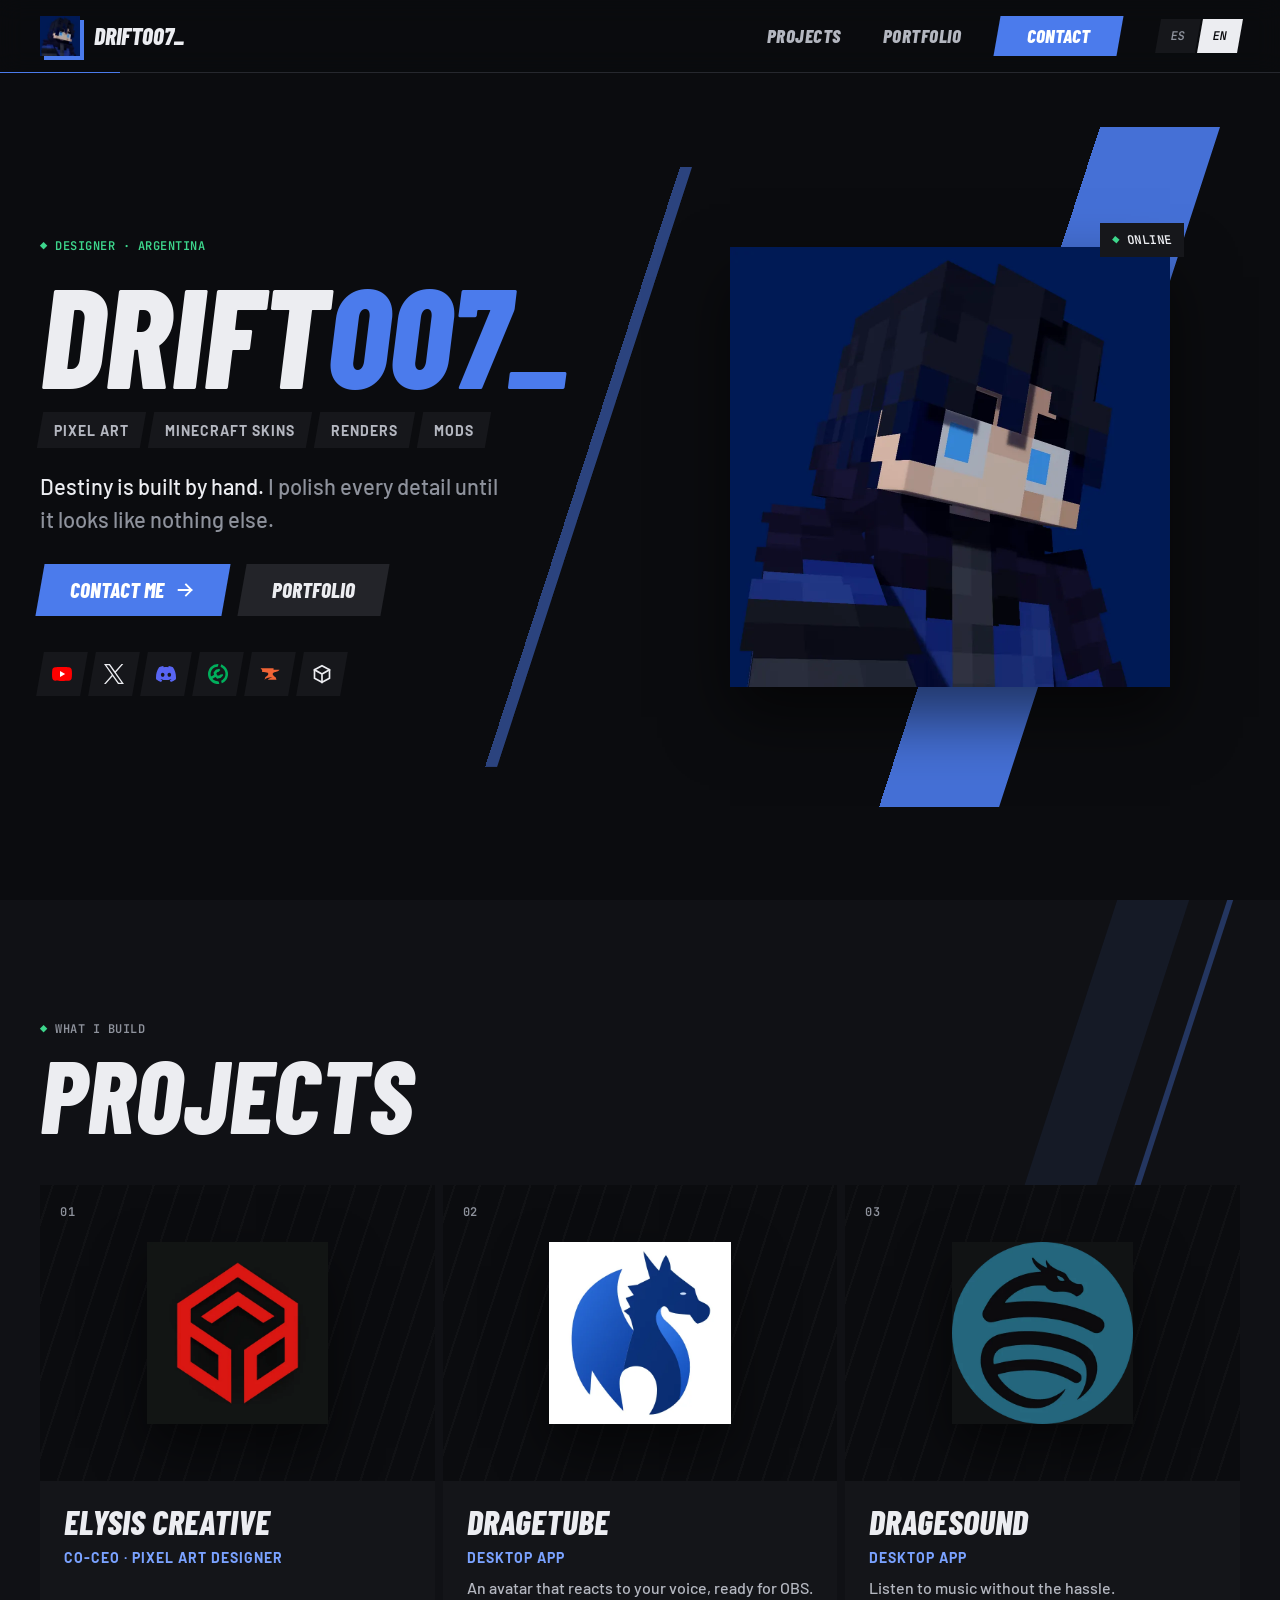
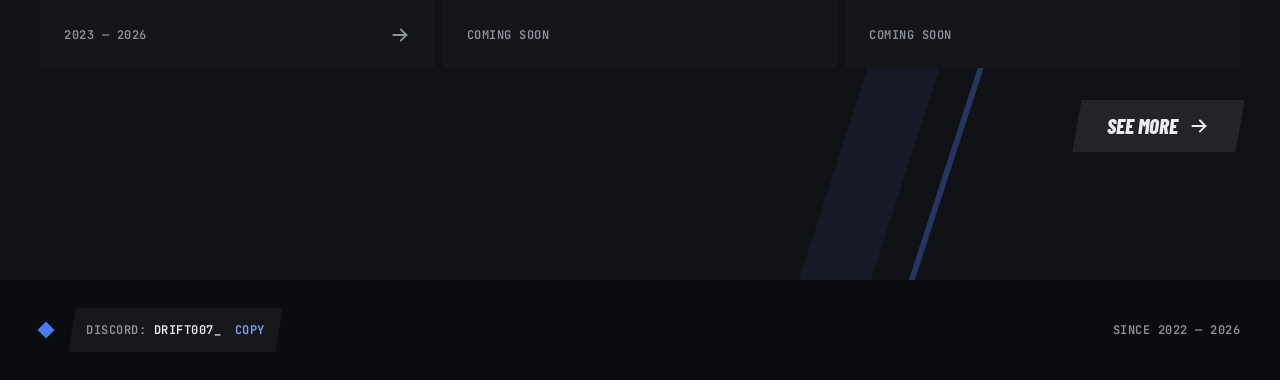
==== index.html @ 5cad5714 "Portafolio Drift007_" ====
<!doctype html>
<html lang="es">
<head>
  <meta charset="utf-8">
  <meta name="viewport" content="width=device-width, initial-scale=1">
  <title>Drift007_</title>
  <meta name="description" content="Portafolio de Drift007_: apps de escritorio, proyectos con IA y skins de Minecraft.">
  <meta name="theme-color" content="#0B0C0F">
  <meta property="og:title" content="Drift007_">
  <meta property="og:description" content="Apps, IA y skins de Minecraft.">
  <meta property="og:image" content="assets/img/perfil.png">
  <link rel="icon" href="assets/img/favicon.png">
  <link rel="preconnect" href="https://fonts.googleapis.com">
  <link rel="preconnect" href="https://fonts.gstatic.com" crossorigin>
  <link rel="preload" as="style" href="https://fonts.googleapis.com/css2?family=Barlow:wght@500;600;700&amp;family=Barlow+Condensed:ital,wght@1,800&amp;family=JetBrains+Mono:wght@600&amp;display=swap">
  <link rel="stylesheet" href="https://fonts.googleapis.com/css2?family=Barlow:wght@500;600;700&amp;family=Barlow+Condensed:ital,wght@1,800&amp;family=JetBrains+Mono:wght@600&amp;display=swap" media="print" onload="this.media='all'">
  <noscript><link rel="stylesheet" href="https://fonts.googleapis.com/css2?family=Barlow:wght@500;600;700&amp;family=Barlow+Condensed:ital,wght@1,800&amp;family=JetBrains+Mono:wght@600&amp;display=swap"></noscript>
  <script>
    // Espera a las fuentes (máx. 1,2 s) antes de mostrar la entrada animada
    (function (d) {
      var h = d.documentElement; h.classList.add('fl');
      var done = function () { h.classList.remove('fl'); };
      setTimeout(done, 1200);
      if (d.fonts && d.fonts.load) Promise.all([
        d.fonts.load('800 italic 1em "Barlow Condensed"'),
        d.fonts.load('500 1em "Barlow"')
      ]).then(done, done);
    })(document);
  </script>
  <link rel="preload" as="image" href="assets/img/perfil.webp" fetchpriority="high">
  <link rel="stylesheet" href="css/style.css">
</head>
<body>
  <a class="skip" href="#contenido">Saltar al contenido</a>

  <header class="topbar" data-topbar>
    <div class="wrap nav">
      <a class="brand" href="index.html" aria-label="Ir al inicio">
        <span class="brand-mark"><img class="brand-img" src="assets/img/perfil-sm.webp" alt="" width="40" height="40"></span>
        <span class="dsp brand-name" data-nombre>Drift007_</span>
      </a>
      <button class="menu-btn" aria-expanded="false" aria-controls="menu" aria-label="Abrir menú">
        <span></span><span></span>
      </button>
      <nav id="menu" class="links" aria-label="Secciones">
        <a href="#proyectos" class="tab"><span>Proyectos</span></a>
        <a href="portafolio.html" class="tab"><span>Portafolio</span></a>
        <a href="contacto.html" class="btn btn--main btn--sm nav-cta"><span>Contacto</span></a>
      </nav>
    </div>
    <div class="topbar-line" aria-hidden="true"></div>
  </header>

  <!-- PORTADA -->
  <section class="hero">

    <div class="wrap hero-grid" id="contenido">
      <div class="hero-text">
        <span class="mono kicker e1"><span class="dot">◆</span> <span data-etiqueta>Creador · Argentina</span></span>
        <h1 class="dsp h1 e2" data-titulo>Drift<span>007_</span></h1>
        <ul class="skills e3" data-habilidades aria-label="Lo que hago"></ul>
        <p class="bio e3"><span data-bio></span> <span class="soft" data-bio-suave></span></p>
        <div class="actions e4">
          <a href="contacto.html" class="btn btn--main"><span>Contactame
            <svg class="ic arr" viewBox="0 0 24 24" aria-hidden="true"><path d="M5 12h14M13 6l6 6-6 6"/></svg></span></a>
          <a href="portafolio.html" class="btn"><span>Portafolio</span></a>
        </div>
        <nav class="socials e4" aria-label="Redes" data-redes></nav>
      </div>

      <div class="hero-visual">
        <div class="stripe stripe--big" aria-hidden="true"></div>
        <div class="stripe stripe--thin" aria-hidden="true"></div>
        <a href="#" class="photo e5" aria-label="Sobre mí">
          <img data-foto src="assets/img/perfil.webp" alt="Foto de perfil de Drift007_" width="440" height="440" fetchpriority="high" decoding="async">
        </a>
        <span class="mono chip e5" data-enlinea><span><span class="dot">◆</span> En línea</span></span>
      </div>
    </div>
  </section>

  <!-- PROYECTOS -->
  <section id="proyectos" class="work">
    <div class="work-stripes" aria-hidden="true"><span></span><span></span></div>
    <div class="wrap">
      <div class="work-head">
        <span class="mono"><span class="dot">◆</span> Lo que construyo</span>
        <h2 class="dsp">Proyectos</h2>
      </div>
      <div class="work-grid" data-proyectos></div>
      <div class="work-more">
        <a href="proyectos.html" class="btn"><span>Ver más
          <svg class="ic arr" viewBox="0 0 24 24" aria-hidden="true"><path d="M5 12h14M13 6l6 6-6 6"/></svg></span></a>
      </div>
    </div>
  </section>

  <footer class="footer">
    <div class="wrap footer-row">
      <span class="diamond" aria-hidden="true"></span>
      <button class="mono copy" type="button" data-discord><span class="copy-in">Discord: <strong data-discord-user>Drift007_</strong> <span class="copy-hint">Copiar</span></span></button>
      <span class="mono stamp" data-trayectoria>Desde 2022 — 2026</span>
    </div>
  </footer>

  <script src="js/i18n.js"></script>
  <script src="data/site.js"></script>
  <script src="js/main.js"></script>
</body>
</html>
---- css/style.css ----
/* ─────────────────────────────────────────────
   Drift007_ · Portafolio — estilo Rift (variante carbón)
   ───────────────────────────────────────────── */
:root {
  --bg-000: #0B0C0F;   /* fondo */
  --bg-100: #101115;   /* franjas de sección */
  --bg-200: #141519;   /* tarjetas */
  --bg-300: #16171B;   /* controles */
  --bg-400: #1A1B20;   /* hover */
  --bg-500: #232429;
  --bg-600: #2C2E35;
  --line:   #26282E;
  --ink-100: #ECEDF1;
  --ink-200: #B4B7C0;
  --ink-300: #8E929C;
  --ink-500: #575B66;  /* decorativo, no para texto */
  --accent: #4B7BEC;   /* color de marca */
  --accent-hover: #5D8BF5;
  --accent-ink: #7AA2FF;
  --pulse: #5B8CFF;
  --success: #3DD68C;
  --ease: cubic-bezier(.2,.9,.3,1.2);
}

* { box-sizing: border-box; }
[hidden] { display: none !important; }

/* Fuentes de respaldo con medidas parecidas: el cambio de fuente no mueve nada */
@font-face { font-family: "Barlow Fallback"; src: local("Arial"); size-adjust: 94%; ascent-override: 100%; descent-override: 20%; line-gap-override: 0%; }
@font-face { font-family: "Barlow Cond Fallback"; src: local("Arial Narrow"), local("Arial"); size-adjust: 88%; ascent-override: 100%; descent-override: 22%; line-gap-override: 0%; }
@font-face { font-family: "Mono Fallback"; src: local("Consolas"), local("Courier New"); size-adjust: 98%; }
/* Mientras cargan las fuentes (máx. 1,2 s), los títulos esperan en vez de saltar */
html.fl .dsp, html.fl .tab, html.fl .btn > span, html.fl .h1 { opacity: 0; }
html .dsp, html .tab, html .btn > span { transition: opacity 180ms; }
html.fl .e1, html.fl .e2, html.fl .e3, html.fl .e4, html.fl .e5, html.fl .stripe { animation-play-state: paused; }

/* Selector de idioma */
.lang { display: flex; gap: 2px; margin-left: 14px; flex: none; }
.lang button { border: 0; cursor: pointer; height: 34px; min-width: 40px; padding: 0 10px; background: var(--bg-300); color: var(--ink-300); font-family: 'JetBrains Mono', "Mono Fallback", monospace; font-weight: 600; font-size: 12px; transform: skew(-10deg); transition: background 100ms, color 100ms; }
.lang button:hover { background: var(--bg-500); color: var(--ink-100); }
.lang button[aria-pressed="true"] { background: var(--ink-100); color: var(--bg-000); }
.lang button:focus-visible { outline: 2px solid var(--pulse); outline-offset: 3px; }
html { scroll-behavior: smooth; }
body {
  margin: 0;
  background: var(--bg-000);
  color: var(--ink-100);
  font: 500 16px/1.5 Barlow, "Barlow Fallback", system-ui, sans-serif;
  overflow-x: hidden;
}
img { display: block; max-width: 100%; }
a { color: var(--accent-ink); }

.dsp { font-family: 'Barlow Condensed', "Barlow Cond Fallback", "Arial Narrow", sans-serif; font-weight: 800; font-style: italic; text-transform: uppercase; }
.mono { font-family: 'JetBrains Mono', "Mono Fallback", monospace; font-weight: 600; font-size: 12px; letter-spacing: .5px; text-transform: uppercase; color: var(--ink-300); }
.wrap { width: 100%; max-width: 1280px; margin: 0 auto; padding: 0 40px; }
.dot { color: var(--success); }

.skip { position: absolute; left: 16px; top: -60px; z-index: 50; background: var(--accent); color: #fff; padding: 10px 16px; font-weight: 700; text-decoration: none; }
.skip:focus { top: 16px; }

:focus-visible { outline: 2px solid var(--pulse); outline-offset: 3px; }

.ic { width: 22px; height: 22px; fill: none; stroke: currentColor; stroke-width: 2; stroke-linecap: square; stroke-linejoin: miter; }

/* ── Botones (inclinados) ── */
.btn {
  display: inline-flex; align-items: center; height: 52px; padding: 0 30px; border: 0;
  transform: skew(-10deg); background: var(--bg-500); color: var(--ink-100); text-decoration: none;
  transition: transform 100ms var(--ease), background 100ms;
}
.btn > span {
  transform: skew(10deg); display: inline-flex; align-items: center; gap: 10px;
  font-family: 'Barlow Condensed', "Barlow Cond Fallback", "Arial Narrow", sans-serif; font-weight: 800; font-style: italic; text-transform: uppercase; font-size: 21px;
}
.btn:hover { background: var(--bg-600); transform: skew(-10deg) translateY(-2px); }
.btn:active { transform: skew(-10deg) scale(.97); }
.btn--main { background: var(--accent); color: #fff; }
.btn--main:hover { background: var(--accent-hover); }
.btn .arr { transition: transform 160ms; }
.btn:hover .arr { transform: translateX(4px); }

/* ── Portada ── */
.hero { position: relative; min-height: calc(100vh - 73px); min-height: calc(100svh - 73px); display: flex; flex-direction: column; }

/* ── Barra superior ── */
.topbar {
  position: sticky; top: 0; z-index: 40;
  background: rgba(11, 12, 15, .72); backdrop-filter: blur(12px); -webkit-backdrop-filter: blur(12px);
  transition: background 160ms;
}
.topbar.is-scrolled { background: rgba(16, 17, 21, .94); }
.topbar-line { height: 1px; background: var(--line); opacity: 0; transition: opacity 160ms; position: relative; overflow: visible; }
.topbar-line::before { content: ""; position: absolute; left: 0; top: 0; height: 1px; width: 120px; background: var(--accent); }
.topbar.is-scrolled .topbar-line { opacity: 1; }
.nav { display: flex; align-items: center; gap: 24px; height: 72px; position: relative; }

.brand { display: flex; align-items: center; gap: 14px; color: var(--ink-100); text-decoration: none; }
.brand-mark { position: relative; width: 40px; height: 40px; flex: none; }
.brand-mark::before { content: ""; position: absolute; inset: 0; transform: translate(4px, 4px); background: var(--accent); transition: transform 160ms var(--ease); }
.brand-img { position: relative; width: 40px; height: 40px; display: block; }
.brand:hover .brand-mark::before { transform: translate(6px, 6px); }
.brand-name { font-size: 24px; line-height: 1; }
.crumb { font-size: 24px; line-height: 1; color: var(--accent-ink); display: inline-flex; gap: 10px; }
.crumb-sep { color: var(--ink-500); }
.brand:focus-visible { outline: 2px solid var(--pulse); outline-offset: 4px; }

.links { display: flex; align-items: center; gap: 6px; margin-left: auto; }
.tab {
  display: inline-flex; align-items: center; height: 40px; padding: 0 18px; transform: skew(-10deg);
  color: var(--ink-200); text-decoration: none; position: relative; transition: background 100ms, color 100ms;
}
.tab > span { transform: skew(10deg); font-family: 'Barlow Condensed', "Barlow Cond Fallback", "Arial Narrow", sans-serif; font-weight: 800; font-style: italic; text-transform: uppercase; font-size: 19px; letter-spacing: .5px; }
.tab::after { content: ""; position: absolute; left: 10px; right: 10px; bottom: 0; height: 3px; background: var(--accent); transform: scaleX(0); transform-origin: left; transition: transform 160ms var(--ease); }
.tab:hover { background: var(--bg-300); color: var(--ink-100); }
.tab:hover::after { transform: scaleX(1); }
.tab--on { background: var(--bg-300); color: var(--ink-100); }
.tab--on::after { transform: scaleX(1); }
.tab:focus-visible { outline: 2px solid var(--pulse); outline-offset: 3px; }
.nav-cta { margin-left: 12px; height: 40px; }
.nav-cta > span { font-size: 19px; }
.nav-cta--on { box-shadow: inset 0 -3px 0 rgba(255,255,255,.55); }
.menu-btn { display: none; }

.hero-grid {
  flex: 1; display: grid; grid-template-columns: 1fr 1fr; gap: 40px;
  align-items: center; position: relative; padding-bottom: 40px;
}
.hero-text { display: flex; flex-direction: column; gap: 22px; position: relative; z-index: 2; }
.kicker { color: var(--success); }
.kicker [data-etiqueta] { color: var(--success); }
.h1 { margin: 0; font-size: clamp(88px, 11vw, 156px); line-height: .8; }
.h1 span { color: var(--accent); }
.bio { margin: 0; font-size: 22px; max-width: 460px; }
.bio .soft { color: var(--ink-300); }
.actions { display: flex; gap: 16px; flex-wrap: wrap; padding-top: 6px; }

.socials { display: flex; gap: 8px; flex-wrap: wrap; padding-top: 14px; }
.soc {
  width: 44px; height: 44px; display: inline-flex; align-items: center; justify-content: center;
  background: var(--bg-300); transform: skew(-10deg); transition: background 100ms, transform 100ms;
}
.soc img { transform: skew(10deg); width: 20px; height: 20px; object-fit: contain; }
.soc:hover { background: var(--bg-500); transform: skew(-10deg) translateY(-2px); }

.hero-visual { position: relative; height: 680px; display: flex; align-items: center; justify-content: center; }
.stripe { position: absolute; left: 50%; background: var(--accent); transform: skew(-18deg); transform-origin: top; animation: wipe 600ms 120ms var(--ease) both; }
.stripe--big { top: 0; bottom: 0; width: 120px; margin-left: 150px; opacity: .9; }
.stripe--thin { top: 40px; bottom: 40px; width: 12px; margin-left: -270px; opacity: .5; }
.photo { position: relative; display: block; width: 440px; height: 440px; overflow: hidden; background: var(--bg-100); box-shadow: 0 30px 60px rgba(0,0,0,.55); }
.photo img { width: 100%; height: 100%; object-fit: cover; transition: transform 240ms var(--ease); }
.photo:hover img { transform: scale(1.025); }
.chip { position: absolute; left: 50%; margin-left: 150px; top: 96px; background: var(--bg-300); color: var(--ink-100); padding: 8px 12px; transform: skew(-10deg); }
.chip > span { display: inline-block; transform: skew(10deg); }

/* ── Habilidades ── */
.skills { list-style: none; margin: 0; padding: 0; display: flex; flex-wrap: wrap; gap: 8px; }
.skills li { background: var(--bg-300); transform: skew(-10deg); padding: 6px 14px; }
.skills li span { display: inline-block; transform: skew(10deg); font-weight: 700; font-size: 14px; letter-spacing: 1px; text-transform: uppercase; color: var(--ink-200); }

/* ── Ahora / proyectos ── */
.projects { background: var(--bg-100); padding: 72px 0; }
.projects-head { display: flex; align-items: baseline; gap: 16px; flex-wrap: wrap; margin-bottom: 28px; }
.projects-head h2 { margin: 0; font-size: 40px; line-height: 1; }
.more { margin-left: auto; text-decoration: none; transition: color 100ms; }
.more:hover { color: var(--ink-100); }
.projects-grid { display: grid; grid-template-columns: 2fr 1fr; gap: 6px; }
.proj {
  display: flex; flex-direction: column; justify-content: space-between; gap: 28px; min-height: 132px; padding: 22px 24px;
  background: var(--bg-200); color: var(--ink-100); text-decoration: none; transition: transform 100ms, background 100ms;
}
.proj:hover { background: var(--bg-400); transform: translateY(-2px); }
.proj .dsp { font-size: 26px; line-height: 1; }
.proj-foot { display: flex; align-items: baseline; gap: 16px; flex-wrap: wrap; }
.proj-year { margin-left: auto; }
.proj--on { background: var(--accent); }
.proj--on:hover { background: var(--accent-hover); }
.proj--on .dsp { font-size: 40px; }
.proj--on .mono { color: #fff; }
div.proj:hover { transform: none; }
div.proj--on:hover { background: var(--accent); }

/* ── Proyectos ── */
.work { position: relative; background: var(--bg-100); padding: 120px 0 128px; overflow: hidden; scroll-margin-top: 0; }
.work-stripes { position: absolute; right: 8%; top: -40px; bottom: -40px; width: 220px; pointer-events: none; }
.work-stripes span { position: absolute; top: 0; bottom: 0; background: var(--accent); transform: skew(-18deg); }
.work-stripes span:first-child { left: 0; width: 72px; opacity: .08; }
.work-stripes span:last-child { left: 110px; width: 6px; opacity: .35; }
.work .wrap { position: relative; }
.work-head { display: flex; flex-direction: column; gap: 12px; margin-bottom: 48px; }
.work-head h2 { margin: 0; font-size: clamp(64px, 8vw, 112px); line-height: .85; }
.work-grid { display: grid; grid-template-columns: repeat(3, 1fr); gap: 8px; }

.wcard {
  display: flex; flex-direction: column; background: var(--bg-200); color: var(--ink-100); text-decoration: none;
  transition: transform 160ms var(--ease), background 100ms;
}
a.wcard:hover { transform: translateY(-4px); background: var(--bg-400); }
.wlogo {
  position: relative; aspect-ratio: 4 / 3; display: flex; align-items: center; justify-content: center; overflow: hidden;
  background: repeating-linear-gradient(-72deg, transparent 0 22px, rgba(255,255,255,.025) 22px 24px), var(--bg-000);
}
.wlogo::after {
  content: ""; position: absolute; top: -10%; bottom: -10%; left: -30%; width: 24%; background: var(--accent); opacity: 0;
  transform: skew(-18deg); transition: left 360ms var(--ease), opacity 200ms;
}
.wcard:hover .wlogo::after { left: 110%; opacity: .18; }
.wtile { width: 46%; aspect-ratio: 1; display: flex; align-items: center; justify-content: center; box-shadow: 0 24px 48px rgba(0,0,0,.5); transition: transform 240ms var(--ease); position: relative; z-index: 1; }
.wtile .dsp { font-size: clamp(48px, 5vw, 72px); color: #fff; }
.wtile--img { background: #111314; }
.wtile--img img { width: 100%; height: 100%; object-fit: cover; }
.wcard:hover .wtile { transform: scale(1.04); }
.wnum { position: absolute; left: 20px; top: 18px; z-index: 1; }
.wbody { flex: 1; display: flex; flex-direction: column; gap: 8px; padding: 24px 24px 22px; }
.wbody h3 { margin: 0; font-size: 34px; line-height: 1; }
.wrol { font-weight: 700; font-size: 14px; letter-spacing: 1px; text-transform: uppercase; color: var(--accent-ink); }
.wbody p { margin: 0; color: var(--ink-200); }
.wfoot { margin-top: auto; padding-top: 16px; display: flex; align-items: center; justify-content: space-between; min-height: 38px; }
.warr { color: var(--ink-300); transition: transform 160ms, color 100ms; }
a.wcard:hover .warr { color: var(--accent-ink); transform: translateX(4px); }
a.wcard:focus-visible { outline: 2px solid var(--pulse); outline-offset: 3px; }

.work-more { display: flex; justify-content: flex-end; margin-top: 32px; }
.page-top { padding-top: 24px; }

/* ── Páginas internas ── */
.page { position: relative; overflow: hidden; padding: 64px 0 120px; min-height: calc(100vh - 73px - 100px); }
.page-title { margin: 0; font-size: clamp(64px, 8vw, 112px); line-height: .85; }
.page .work-head { margin-bottom: 40px; }


.gallery { display: grid; grid-template-columns: repeat(auto-fill, minmax(260px, 1fr)); gap: 8px; }
.gitem { margin: 0; display: flex; flex-direction: column; background: var(--bg-200); color: var(--ink-100); text-decoration: none; transition: transform 160ms var(--ease), background 100ms; }
.gitem:hover { background: var(--bg-400); }
a.gitem:hover { transform: translateY(-4px); }
.gimg { aspect-ratio: 1; overflow: hidden; background: var(--bg-000); }
.gimg img { width: 100%; height: 100%; object-fit: cover; transition: transform 240ms var(--ease); }
.gitem:hover .gimg img { transform: scale(1.03); }
.gimg--skin { background: repeating-linear-gradient(-72deg, transparent 0 22px, rgba(255,255,255,.025) 22px 24px), var(--bg-000); }
.gimg--skin img { object-fit: contain; padding: 24px; image-rendering: pixelated; }
.gcap { display: flex; align-items: baseline; justify-content: space-between; gap: 12px; padding: 16px 20px; }
.gcap .dsp { font-size: 22px; line-height: 1; }
.dl { color: var(--accent-ink); text-decoration: none; }
.dl:hover { color: var(--ink-100); }
.gdl { padding: 0 20px 16px; }
.empty { color: var(--ink-300); margin: 24px 0 0; }
.empty-box { background: var(--bg-200); padding: 48px; display: flex; flex-direction: column; align-items: flex-start; gap: 14px; max-width: 640px; }
.empty-box .dsp { font-size: 44px; line-height: 1; }
.empty-box p { margin: 0 0 8px; color: var(--ink-200); font-size: 18px; }

.contact { display: grid; grid-template-columns: 1fr 1fr; gap: 48px; align-items: start; }
.contact-main { display: flex; flex-direction: column; gap: 24px; }
.contact-lead { margin: 0; font-size: 24px; max-width: 520px; }
.contact-lead .soft { color: var(--ink-300); }
.contact-note { min-height: 18px; margin: 0; color: var(--success); }
.contact-list { display: flex; flex-direction: column; gap: 4px; }
.crow { display: grid; grid-template-columns: 44px 1fr auto 22px; align-items: center; gap: 16px; padding: 14px 18px; background: var(--bg-200); color: var(--ink-100); text-decoration: none; transition: background 100ms, transform 100ms; }
.crow:hover { background: var(--bg-400); transform: translateX(4px); }
.cico { width: 44px; height: 44px; display: flex; align-items: center; justify-content: center; background: var(--bg-000); }
.cico img { width: 22px; height: 22px; object-fit: contain; }
.cname { font-weight: 700; font-size: 17px; }
.curl { text-transform: none; overflow: hidden; text-overflow: ellipsis; white-space: nowrap; max-width: 260px; }
.carr { color: var(--ink-300); width: 20px; height: 20px; }
.crow:hover .carr { color: var(--accent-ink); }
.crow:focus-visible, .gitem:focus-visible { outline: 2px solid var(--pulse); outline-offset: 3px; }

/* ── Portafolio ── */
.pf-head { display: flex; align-items: flex-end; justify-content: space-between; gap: 32px; flex-wrap: wrap; margin-bottom: 28px; }
.pf-head .work-head { margin-bottom: 0; }
.pf-stats { display: flex; gap: 8px; }
.pf-stats > div { display: flex; flex-direction: column; gap: 4px; background: var(--bg-200); padding: 16px 24px; min-width: 132px; }
.pf-num { font-size: 56px; line-height: .9; color: var(--ink-100); }
.pf-stats > div:first-child .pf-num { color: var(--accent-ink); }

.pf-cats { display: grid; grid-template-columns: repeat(5, 1fr); gap: 6px; margin-bottom: 20px; }
.pfc {
  position: relative; overflow: hidden; text-align: left; border: 0; cursor: pointer; font: inherit;
  display: flex; flex-direction: column; gap: 6px; padding: 20px 22px 18px; min-height: 196px;
  background: var(--bg-200); color: var(--ink-100); transition: background 120ms, transform 160ms var(--ease);
}
.pfc::before {
  content: ""; position: absolute; top: -20%; bottom: -20%; right: -60px; width: 90px; background: var(--accent);
  transform: skew(-18deg) translateX(40px); opacity: 0; transition: transform 320ms var(--ease), opacity 200ms;
}
.pfc:hover { background: var(--bg-400); transform: translateY(-4px); }
.pfc:hover::before { opacity: .14; transform: skew(-18deg) translateX(0); }
.pfc--on { background: var(--accent); }
.pfc--on:hover { background: var(--accent-hover); }
.pfc--on::before { opacity: .18; background: #fff; transform: skew(-18deg) translateX(0); }
.pfc-top { display: flex; justify-content: space-between; align-items: center; margin-bottom: auto; position: relative; }
.pfc-ic { width: 28px; height: 28px; color: var(--accent-ink); transition: transform 240ms var(--ease); }
.pfc:hover .pfc-ic { transform: scale(1.12); }
.pfc--on .pfc-ic, .pfc--on .pfc-idx, .pfc--on .pfc-n, .pfc--on .pfc-desc { color: #fff; }
.pfc-name { font-size: 40px; line-height: .9; position: relative; margin-top: 24px; }
.pfc-desc { color: var(--ink-300); font-size: 15px; position: relative; }
.pfc-foot { display: flex; align-items: center; gap: 12px; margin-top: 10px; position: relative; }
.pfc-bar { flex: 1; height: 2px; background: var(--line); position: relative; overflow: hidden; }
.pfc-bar::after { content: ""; position: absolute; inset: 0; background: var(--accent); transform: scaleX(0); transform-origin: left; transition: transform 320ms var(--ease); }
.pfc:hover .pfc-bar::after { transform: scaleX(1); }
.pfc--on .pfc-bar { background: rgba(255,255,255,.3); }
.pfc--on .pfc-bar::after { background: #fff; transform: scaleX(1); }
.pfc:focus-visible { outline: 2px solid var(--pulse); outline-offset: 3px; }
/* Versión compacta: ícono a la izquierda, nombre y cantidad a la derecha */
.pfc { display: grid; grid-template-columns: 40px 1fr; grid-template-areas: "ic name" "ic foot"; align-items: center; column-gap: 14px; row-gap: 2px; min-height: 0; padding: 14px 16px 16px; }
.pfc-top { grid-area: ic; margin: 0; justify-content: center; width: 40px; height: 40px; background: var(--bg-000); }
.pfc--on .pfc-top { background: rgba(255,255,255,.16); }
.pfc-idx, .pfc-desc { display: none; }
.pfc-ic { width: 22px; height: 22px; }
.pfc-name { grid-area: name; font-size: 26px; line-height: 1; margin: 0; }
.pfc-foot { grid-area: foot; margin: 0; }
.pfc-bar { position: absolute; left: 0; right: 0; bottom: 0; height: 2px; flex: none; }
.pfc:hover { transform: translateY(-2px); }

.pf-bar { display: flex; align-items: center; gap: 16px; min-height: 40px; margin-bottom: 16px; border-top: 1px solid var(--line); padding-top: 16px; }
.pf-bar strong { color: var(--ink-100); font-weight: 600; }
.pf-reset { margin-left: auto; border: 0; background: var(--bg-300); color: var(--ink-100); height: 36px; padding: 0 14px; cursor: pointer; transform: skew(-10deg); transition: background 100ms; }
.pf-reset:hover { background: var(--bg-500); }

.pf-grid { display: grid; grid-template-columns: repeat(4, 1fr); grid-auto-rows: 280px; grid-auto-flow: dense; gap: 8px; }
.pfi {
  position: relative; overflow: hidden; border: 0; padding: 0; cursor: zoom-in; background: var(--bg-200); color: var(--ink-100); font: inherit; text-align: left;
  animation: rise 520ms var(--ease) both;
}
.pfi--big { grid-column: span 2; grid-row: span 2; }
.pfi-img { position: absolute; inset: 0; display: block; }
.pfi-img img { width: 100%; height: 100%; object-fit: cover; transition: transform 400ms var(--ease), filter 300ms; }
.pfi--skin .pfi-img { background: repeating-linear-gradient(-72deg, transparent 0 22px, rgba(255,255,255,.03) 22px 24px), var(--bg-000); }
.pfi--skin .pfi-img img { object-fit: contain; padding: 28px; image-rendering: pixelated; }
.pfi:hover .pfi-img img { transform: scale(1.05); }
.pfi-over {
  position: absolute; left: 0; right: 0; bottom: 0; display: flex; flex-direction: column; gap: 4px; padding: 56px 22px 20px;
  background: linear-gradient(to top, rgba(11,12,15,.92), rgba(11,12,15,0));
}
.pfi-cat { color: var(--accent-ink); }
.pfi-title { font-size: 28px; line-height: 1; }
.pfi--big .pfi-title { font-size: 48px; }
.pfi-go {
  position: absolute; right: 18px; bottom: 18px; width: 44px; height: 44px; display: flex; align-items: center; justify-content: center;
  background: var(--accent); color: #fff; transform: skew(-10deg) translateY(12px); opacity: 0; transition: transform 200ms var(--ease), opacity 160ms;
}
.pfi-go svg { transform: skew(10deg); }
.pfi:hover .pfi-go, .pfi:focus-visible .pfi-go { opacity: 1; transform: skew(-10deg); }
.pfi::after { content: ""; position: absolute; left: 0; top: 0; height: 3px; width: 0; background: var(--accent); transition: width 320ms var(--ease); }
.pfi:hover::after { width: 100%; }
.pfi:focus-visible { outline: 2px solid var(--pulse); outline-offset: 3px; }

.pf-empty {
  display: flex; flex-direction: column; gap: 10px; padding: 64px 48px; position: relative; overflow: hidden;
  background: repeating-linear-gradient(-72deg, transparent 0 22px, rgba(255,255,255,.02) 22px 24px), var(--bg-200);
}
.pf-empty .dsp { font-size: 56px; line-height: .9; }
.pf-empty p { margin: 0; color: var(--ink-200); font-size: 18px; }

.pfi--3d .pfi-img { background: radial-gradient(circle at 50% 45%, rgba(75,123,236,.22), transparent 60%), repeating-linear-gradient(-72deg, transparent 0 22px, rgba(255,255,255,.03) 22px 24px), var(--bg-000); }
.pfi--3d .pfi-img img { object-fit: cover; object-position: 50% 50%; padding: 0; image-rendering: auto; }
.pfi--flat .pfi-img img { image-rendering: pixelated; padding: 28px; }
.pfi--3d.is-loading .pfi-img::after { content: ""; position: absolute; left: 50%; top: 42%; width: 28px; height: 28px; margin: -14px 0 0 -14px; background: var(--accent); transform: rotate(45deg); animation: pulse3d 900ms ease-in-out infinite alternate; }
@keyframes pulse3d { from { opacity: .25; transform: rotate(45deg) scale(.7); } to { opacity: .9; transform: rotate(45deg) scale(1); } }
.pfi-3d { position: absolute; top: 16px; left: 16px; background: var(--accent); color: #fff; padding: 4px 10px; transform: skew(-10deg); }

.pfi-year { position: absolute; top: 16px; right: 16px; background: rgba(11,12,15,.75); color: var(--ink-100); padding: 4px 10px; transform: skew(-10deg); }

.pf-years { display: flex; flex-wrap: wrap; gap: 6px; margin-bottom: 24px; }
.pf-ychip { border: 0; cursor: pointer; height: 34px; padding: 0 14px; background: var(--bg-300); color: var(--ink-200); transform: skew(-10deg); transition: background 100ms, color 100ms; }
.pf-ychip > span { display: inline-block; transform: skew(10deg); font-family: 'JetBrains Mono', "Mono Fallback", monospace; font-weight: 600; font-size: 12px; letter-spacing: .5px; text-transform: uppercase; }
.pf-ychip:hover { background: var(--bg-500); color: var(--ink-100); }
.pf-ychip[aria-pressed="true"] { background: var(--ink-100); color: var(--bg-000); }
.pf-ychip:focus-visible { outline: 2px solid var(--pulse); outline-offset: 3px; }

.pf-groups { display: flex; flex-direction: column; gap: 40px; }
.pf-year { display: flex; align-items: center; gap: 16px; margin-bottom: 14px; }
.pf-year-n { font-size: 40px; line-height: 1; color: var(--ink-100); }
.pf-year-line { flex: 1; height: 1px; background: var(--line); position: relative; }
.pf-year-line::before { content: ""; position: absolute; left: 0; top: 0; height: 1px; width: 64px; background: var(--accent); }

/* ── Portafolio compacto ── */
.pf { padding-top: 28px; }
.pf .work-head { gap: 6px; }
.pf .page-title { font-size: clamp(44px, 5vw, 72px); }
.pf-head { margin-bottom: 20px; gap: 16px; align-items: center; }
.pf-stats > div { flex-direction: row; align-items: baseline; gap: 8px; padding: 10px 16px; min-width: 0; }
.pf-num { font-size: 30px; }
.pf-cats { gap: 6px; margin-bottom: 16px; }
.pfc { display: grid; grid-template-columns: 36px 1fr; grid-template-rows: auto auto; column-gap: 12px; row-gap: 2px; align-items: center; min-height: 0; padding: 12px 14px; }
.pfc:hover { transform: translateY(-2px); }
.pfc-top { grid-row: span 2; margin: 0; justify-content: center; }
.pfc-idx, .pfc-desc, .pfc-bar { display: none; }
.pfc-ic { width: 26px; height: 26px; }
.pfc-name { font-size: 26px; margin: 0; line-height: 1; }
.pfc-foot { margin: 0; }
.pfc-n { font-size: 11px; }
.pfc::before { width: 60px; right: -40px; }
.pf-bar { min-height: 0; margin-bottom: 10px; padding-top: 10px; }
.pf-reset { height: 30px; }
.pf-years { margin-bottom: 16px; }
.pf-ychip { height: 30px; padding: 0 12px; }
.pf-groups { gap: 28px; }
.pf-year { margin-bottom: 10px; }
.pf-year-n { font-size: 30px; }

/* Tarjeta de mod */
.pfi--mod { grid-column: span 2; cursor: pointer; }
.pfi--mod .pfi-img img { filter: brightness(.45) saturate(.9); }
.pfi--mod:hover .pfi-img img { filter: brightness(.55) saturate(1); }
.pfi--mod .pfi-img { background: radial-gradient(circle at 20% 30%, rgba(75,123,236,.25), transparent 60%), var(--bg-200); }
.pfi--mod .pfi-over { top: 0; padding: 24px; justify-content: flex-end; gap: 12px; background: linear-gradient(to top, rgba(11,12,15,.95) 10%, rgba(11,12,15,.35)); }
.pfm-head { display: flex; align-items: center; gap: 16px; }
.pfm-logo { width: 72px; height: 72px; object-fit: cover; flex: none; box-shadow: 0 10px 24px rgba(0,0,0,.45); image-rendering: pixelated; }
.pfm-tt { display: flex; flex-direction: column; gap: 4px; }
.pfi--mod .pfi-title { font-size: 34px; }
.pfm-desc { color: var(--ink-200); font-size: 15px; max-width: 520px; display: -webkit-box; -webkit-line-clamp: 2; -webkit-box-orient: vertical; overflow: hidden; }
.pfm-tags { display: flex; flex-wrap: wrap; gap: 6px; }
.pfm-tag { font-family: 'JetBrains Mono', "Mono Fallback", monospace; font-weight: 600; font-size: 11px; letter-spacing: .5px; text-transform: uppercase; color: var(--ink-200); background: rgba(255,255,255,.07); padding: 4px 9px; transform: skew(-10deg); display: inline-block; }
.pfm-tag--l { color: var(--accent-ink); background: rgba(75,123,236,.16); }
.pfm-more { border: 0; cursor: pointer; color: var(--ink-100); background: var(--bg-500); }
.pfm-more:hover { background: var(--accent); }
.pfm-tag--warn { color: #FFC94D; background: rgba(255,201,77,.14); }
.pfm-plat { position: absolute; top: 18px; right: 18px; display: flex; gap: 6px; }
.pfm-plat img { width: 32px; height: 32px; padding: 6px; background: rgba(11,12,15,.75); }
.pfi--mod .pfi-year { right: auto; left: 16px; }

/* Visor */
.lb { border: 0; padding: 0; background: transparent; max-width: none; max-height: none; width: 100%; height: 100%; color: var(--ink-100); }
.lb::backdrop { background: rgba(5,6,8,.88); backdrop-filter: blur(6px); }
.lb[open] { display: flex; align-items: center; justify-content: center; }
.lb-inner {
  position: relative; display: grid; grid-template-columns: minmax(0, 1fr) 340px; width: min(1180px, 92vw); max-height: 88vh;
  background: var(--bg-100); box-shadow: 0 18px 40px rgba(0,2,8,.6); animation: rise 280ms var(--ease) both;
}
.lb-media { background: var(--bg-000); display: flex; align-items: center; justify-content: center; min-height: 360px; max-height: 88vh; }
.lb-media img { max-width: 100%; max-height: 88vh; object-fit: contain; }
.lb-media img.pixel { image-rendering: pixelated; padding: 40px; }
.lb-media { position: relative; }
.lb-media--3d { height: min(78vh, 720px); background: radial-gradient(circle at 50% 42%, rgba(75,123,236,.25), transparent 62%), repeating-linear-gradient(-72deg, transparent 0 22px, rgba(255,255,255,.025) 22px 24px), var(--bg-000); }
.lb-canvas { display: block; width: 100%; height: 100%; cursor: grab; }
.lb-canvas:active { cursor: grabbing; }
.lb-skin-ui { position: absolute; left: 16px; right: 16px; bottom: 16px; display: flex; align-items: center; justify-content: space-between; gap: 12px; flex-wrap: wrap; pointer-events: none; }
.lb-hint { background: rgba(11,12,15,.7); padding: 6px 10px; }
.lb-anim { display: flex; gap: 6px; pointer-events: auto; }
.lb-chip { border: 0; cursor: pointer; height: 36px; padding: 0 14px; background: var(--bg-300); color: var(--ink-200); transform: skew(-10deg); transition: background 100ms, color 100ms; }
.lb-chip > span { display: inline-block; transform: skew(10deg); font-family: 'Barlow Condensed', "Barlow Cond Fallback", "Arial Narrow", sans-serif; font-weight: 800; font-style: italic; text-transform: uppercase; font-size: 17px; }
.lb-chip:hover { background: var(--bg-500); color: var(--ink-100); }
.lb-chip[aria-pressed="true"] { background: var(--accent); color: #fff; }
.lb-chip:focus-visible { outline: 2px solid var(--pulse); outline-offset: 3px; }
.lb-info { display: flex; flex-direction: column; gap: 14px; padding: 40px 32px 28px; }
.lb-cat { color: var(--accent-ink); }
.lb-head { display: flex; align-items: center; gap: 16px; }
.lb-logo { width: 72px; height: 72px; object-fit: cover; flex: none; image-rendering: pixelated; }
.lb-meta { display: flex; flex-direction: column; gap: 12px; }
.lb-row { display: flex; flex-direction: column; gap: 6px; }
.lb-tags { display: flex; flex-wrap: wrap; gap: 6px; }
.lb-info-row { display: flex; flex-direction: column; gap: 6px; padding: 14px 0; border-top: 1px solid var(--line); }
.lb-info-row:first-child { border-top: 0; padding-top: 4px; }
.lb-info-val { font-size: 20px; font-weight: 700; color: var(--ink-100); }
.lb-socials { display: flex; flex-wrap: wrap; gap: 6px; }
.lb-soc { display: inline-flex; align-items: center; gap: 8px; height: 38px; padding: 0 14px; background: var(--bg-300); color: var(--ink-100); text-decoration: none; transform: skew(-10deg); transition: background 100ms; }
.lb-soc > * { transform: skew(10deg); }
.lb-soc img, .lb-soc .ic { width: 18px; height: 18px; }
.lb-soc span { font-weight: 700; font-size: 14px; }
.lb-soc:hover { background: var(--bg-500); }
.lb-soc:focus-visible { outline: 2px solid var(--pulse); outline-offset: 3px; }
.btn--wide { width: 100%; justify-content: center; }
.lb-media--3d::after { content: ""; position: absolute; left: 50%; bottom: 9%; width: 42%; height: 26px; margin-left: -21%; background: radial-gradient(ellipse at center, rgba(0,0,0,.6), transparent 70%); pointer-events: none; }
.lb-inner--info { grid-template-columns: 1fr; width: min(620px, 92vw); }
.lb-inner--info .lb-info { padding: 44px 40px 28px; }
.lb-inner--info .lb-logo { width: 88px; height: 88px; }
.lb-inner--info .lb-title { font-size: 52px; padding-right: 48px; }
.plat-btn > span img { width: 20px; height: 20px; }
.plat-btn--mr { background: #1BD96A; color: #0B0C0F; }
.plat-btn--mr:hover { background: #3FE383; color: #0B0C0F; }
.plat-btn--cf { background: #F16436; color: #0B0C0F; }
.plat-btn--cf:hover { background: #FF7D52; color: #0B0C0F; }
.plat-btn--mr img, .plat-btn--cf img { filter: brightness(0) saturate(100%); opacity: .85; }
.lb-title { margin: 0; font-size: 48px; line-height: .9; }
.lb-desc { margin: 0; color: var(--ink-200); }
.lb-actions { display: flex; flex-wrap: wrap; gap: 12px; padding-top: 8px; }
.lb-nav { margin-top: auto; display: flex; align-items: center; justify-content: space-between; gap: 12px; padding-top: 24px; border-top: 1px solid var(--line); }
.lb-btn, .lb-close { border: 0; cursor: pointer; width: 44px; height: 44px; display: flex; align-items: center; justify-content: center; background: var(--bg-300); color: var(--ink-100); transform: skew(-10deg); transition: background 100ms; }
.lb-btn svg, .lb-close svg { transform: skew(10deg); }
.lb-btn:hover, .lb-close:hover { background: var(--accent); }
.lb-close { position: absolute; top: 14px; right: 14px; }
.lb-btn:focus-visible, .lb-close:focus-visible { outline: 2px solid var(--pulse); outline-offset: 3px; }

/* ── Contacto ── */
.ct { display: grid; grid-template-columns: 1.15fr 1fr; gap: 16px; align-items: start; }
.ct-com { position: relative; overflow: hidden; background: var(--bg-200); padding: 32px 32px 28px; display: flex; flex-direction: column; gap: 16px; }
.ct-com-stripe { position: absolute; top: -20%; bottom: -20%; right: -40px; width: 120px; background: var(--state, var(--success)); opacity: .08; transform: skew(-18deg); pointer-events: none; }
.ct-com.is-open { --state: var(--success); }
.ct-com.is-wait { --state: #FFC94D; }
.ct-com.is-closed { --state: #FF4D6D; }
.ct-com-top { display: flex; align-items: center; justify-content: space-between; gap: 12px; position: relative; }
.com-status { display: inline-flex; align-items: center; gap: 10px; height: 34px; padding: 0 14px; transform: skew(-10deg); background: color-mix(in srgb, var(--state) 16%, transparent); color: var(--state); font-family: 'JetBrains Mono', "Mono Fallback", monospace; font-weight: 600; font-size: 12px; letter-spacing: 1px; text-transform: uppercase; }
.com-status > * { transform: skew(10deg); }
.com-dot { width: 9px; height: 9px; background: var(--state); transform: skew(10deg) rotate(45deg); box-shadow: 0 0 0 0 var(--state); animation: comPulse 1.8s ease-out infinite; }
@keyframes comPulse { 0% { box-shadow: 0 0 0 0 color-mix(in srgb, var(--state) 60%, transparent); } 100% { box-shadow: 0 0 0 10px transparent; } }
.ct-com-title { margin: 0; font-size: clamp(44px, 5vw, 68px); line-height: .9; position: relative; }
.ct-com-note { margin: 0; color: var(--ink-200); position: relative; }
.ct-com-list { display: flex; flex-direction: column; position: relative; margin-top: 4px; }
.com-row { display: grid; grid-template-columns: 34px 1fr auto; align-items: center; gap: 12px; padding: 13px 0; border-top: 1px solid var(--line); }
.com-row:last-child { border-bottom: 1px solid var(--line); }
.com-n { color: var(--ink-500); }
.com-name { font-weight: 700; font-size: 17px; }
.com-st { color: var(--state); }
.com-row.is-off .com-name { color: var(--ink-300); text-decoration: line-through; }
.com-row.is-off .com-st { color: var(--ink-300); }
.ct-com-actions { position: relative; padding-top: 8px; }

.ct-side { display: flex; flex-direction: column; gap: 16px; }
.ct-card { background: var(--bg-200); padding: 28px; display: flex; flex-direction: column; gap: 18px; }
.ct-card .contact-lead { font-size: 21px; }
.ct-dc { display: grid; grid-template-columns: 52px 1fr 44px; align-items: center; gap: 14px; background: var(--bg-000); padding: 12px; }
.ct-dc-ic { width: 52px; height: 52px; display: flex; align-items: center; justify-content: center; background: #5865F2; }
.ct-dc-ic img { filter: brightness(0) invert(1); }
.ct-dc-txt { display: flex; flex-direction: column; gap: 2px; min-width: 0; }
.ct-dc-txt strong { font-family: 'Barlow Condensed', "Barlow Cond Fallback", "Arial Narrow", sans-serif; font-weight: 800; font-style: italic; font-size: 26px; line-height: 1; text-transform: uppercase; }
.ct-copy { width: 44px; height: 44px; border: 0; cursor: pointer; display: flex; align-items: center; justify-content: center; background: var(--bg-300); color: var(--ink-100); transform: skew(-10deg); transition: background 100ms; }
.ct-copy svg { transform: skew(10deg); }
.ct-copy:hover { background: var(--accent); }
.ct-copy:focus-visible { outline: 2px solid var(--pulse); outline-offset: 3px; }
.ct-card .contact-note:empty { display: none; }

.ct-soc-head { display: flex; align-items: center; gap: 14px; margin-top: 4px; }
.ct-line { flex: 1; height: 1px; background: var(--line); position: relative; }
.ct-line::before { content: ""; position: absolute; left: 0; top: 0; width: 48px; height: 1px; background: var(--accent); }
.ct-soc { display: grid; grid-template-columns: repeat(3, 1fr); gap: 6px; }
.soc-tile { position: relative; display: flex; flex-direction: column; gap: 14px; padding: 18px; min-height: 112px; background: var(--bg-200); color: var(--ink-100); text-decoration: none; overflow: hidden; transition: background 120ms, transform 160ms var(--ease); }
.soc-tile::after { content: ""; position: absolute; left: 0; bottom: 0; height: 3px; width: 0; background: var(--accent); transition: width 260ms var(--ease); }
.soc-tile:hover { background: var(--bg-400); transform: translateY(-3px); }
.soc-tile:hover::after { width: 100%; }
.soc-ic { width: 40px; height: 40px; display: flex; align-items: center; justify-content: center; background: var(--bg-000); }
.soc-ic img { width: 22px; height: 22px; object-fit: contain; }
.soc-name { font-weight: 700; font-size: 15px; margin-top: auto; }
.soc-arr { position: absolute; top: 16px; right: 14px; width: 18px; height: 18px; color: var(--ink-500); transition: color 100ms, transform 160ms; }
.soc-tile:hover .soc-arr { color: var(--accent-ink); transform: translate(2px, -2px); }
.soc-tile:focus-visible { outline: 2px solid var(--pulse); outline-offset: 3px; }

/* ── Pie ── */
.footer { padding: 28px 0; }
.footer-row { display: flex; align-items: center; gap: 20px; flex-wrap: wrap; }
.footer-row .dsp { font-size: 18px; }
.footer-row .stamp { margin-left: auto; }
.copy { background: var(--bg-300); border: 0; padding: 10px 14px; cursor: pointer; transform: skew(-10deg); transition: background 100ms; min-height: 44px; }
.copy-in { display: inline-block; transform: skew(10deg); }
.copy strong { color: var(--ink-100); font-weight: 600; }
.copy-hint { color: var(--accent-ink); margin-left: 6px; }
.copy:hover { background: var(--bg-500); }
.diamond { width: 12px; height: 12px; background: var(--accent); transform: rotate(45deg); }

/* ── Entrada (una sola vez al cargar) ── */
@keyframes rise  { from { opacity: 0; transform: translateY(28px); } to { opacity: 1; transform: none; } }
@keyframes slide { from { opacity: 0; transform: translateX(48px); } to { opacity: 1; transform: none; } }
@keyframes wipe  { from { transform: skew(-18deg) scaleY(0); } to { transform: skew(-18deg) scaleY(1); } }
.e1, .e2, .e3, .e4 { animation: rise 560ms var(--ease) both; }
.e2 { animation-delay: 90ms; } .e3 { animation-delay: 180ms; } .e4 { animation-delay: 270ms; }
.e5 { animation: slide 700ms 200ms var(--ease) both; }
.chip.e5 { animation-name: rise; }

/* ── Tablet ── */
@media (max-width: 1080px) {
  .pf-cats { grid-template-columns: repeat(3, 1fr); }
  .pf-grid { grid-template-columns: repeat(2, 1fr); }
  .lb-inner { grid-template-columns: 1fr; overflow: auto; }
  .lb-media { max-height: 60vh; }
  .lb-media--3d { height: 60vh; }
  .lb-media img { max-height: 60vh; }
  .work-grid { grid-template-columns: 1fr 1fr; }
  .hero-visual { height: 520px; }
  .photo { width: 340px; height: 340px; }
  .stripe--big { margin-left: 100px; width: 90px; }
  .stripe--thin { margin-left: -210px; }
  .chip { margin-left: 100px; top: 70px; }
}

/* ── Celular ── */
@media (max-width: 760px) {
  .wrap { padding: 0 20px; }
  .menu-btn { order: 5; margin-left: 10px !important; }
  .lang { margin-left: auto; }
  .topbar, .topbar.is-scrolled { backdrop-filter: none; -webkit-backdrop-filter: none; background: var(--bg-100); }
  .nav { height: 64px; }
  .crumb, .brand-name { font-size: 20px; }
  .menu-btn {
    display: inline-flex; flex-direction: column; justify-content: center; gap: 6px; margin-left: auto;
    width: 44px; height: 44px; padding: 0 10px; background: var(--bg-300); border: 0; cursor: pointer;
  }
  .menu-btn span { display: block; height: 2px; background: var(--ink-100); transition: transform 160ms; }
  .menu-btn[aria-expanded="true"] span:first-child { transform: translateY(4px) rotate(45deg); }
  .menu-btn[aria-expanded="true"] span:last-child { transform: translateY(-4px) rotate(-45deg); }
  .links {
    display: none; position: fixed; inset: 65px 0 0 0; background: var(--bg-000);
    flex-direction: column; gap: 0; padding: 24px 20px; margin: 0;
  }
  .links.open { display: flex; }
  .links { align-items: stretch; gap: 8px; }
  .tab, .nav-cta { height: 64px; margin: 0; transform: none; padding: 0 16px; }
  .tab > span, .nav-cta > span { transform: none; font-size: 36px; }
  .tab::after { left: 0; right: auto; width: 6px; height: auto; top: 0; transform: scaleY(1); }
  .tab:not(.tab--on)::after { display: none; }
  .hero-grid { grid-template-columns: 1fr; gap: 32px; padding-top: 8px; }
  .hero-visual { order: -1; height: 300px; }
  .photo { width: 240px; height: 240px; }
  .stripe--big { margin-left: 70px; width: 64px; }
  .stripe--thin { margin-left: -150px; }
  .chip { margin-left: 70px; top: 24px; }
  .bio { font-size: 19px; }
  .actions .btn { flex: 1; justify-content: center; }
  .projects-grid { grid-template-columns: 1fr; }
  .work { padding: 80px 0; }
  .work-grid { grid-template-columns: 1fr; }
  .contact { grid-template-columns: 1fr; gap: 32px; }
  .ct { grid-template-columns: 1fr; }
  .ct-com { padding: 24px 20px; }
  .ct-soc { grid-template-columns: repeat(2, 1fr); }
  .pf-cats { grid-template-columns: 1fr 1fr; }
  .pfc { padding: 10px 12px; }
  .pfc-name { font-size: 22px; }
  .pfc-desc { display: none; }
  .pf-grid { grid-template-columns: 1fr; grid-auto-rows: 300px; }
  .pfi--big, .pfi--mod { grid-column: span 1; grid-row: span 1; }
  .pfi--mod { min-height: 340px; }
  .pf-stats > div { min-width: 0; padding: 12px 16px; }
  .pf-num { font-size: 40px; }
  .lb-info { padding: 24px 20px; }
  .lb-title { font-size: 36px; }
  .curl { display: none; }
  .crow { grid-template-columns: 44px 1fr 22px; }
  .page { padding: 32px 0 80px; }
  .footer-row .stamp { margin-left: 0; width: 100%; }
}

@media (prefers-reduced-motion: reduce) {
  *, *::before, *::after { animation: none !important; transition: none !important; }
  html { scroll-behavior: auto; }
}
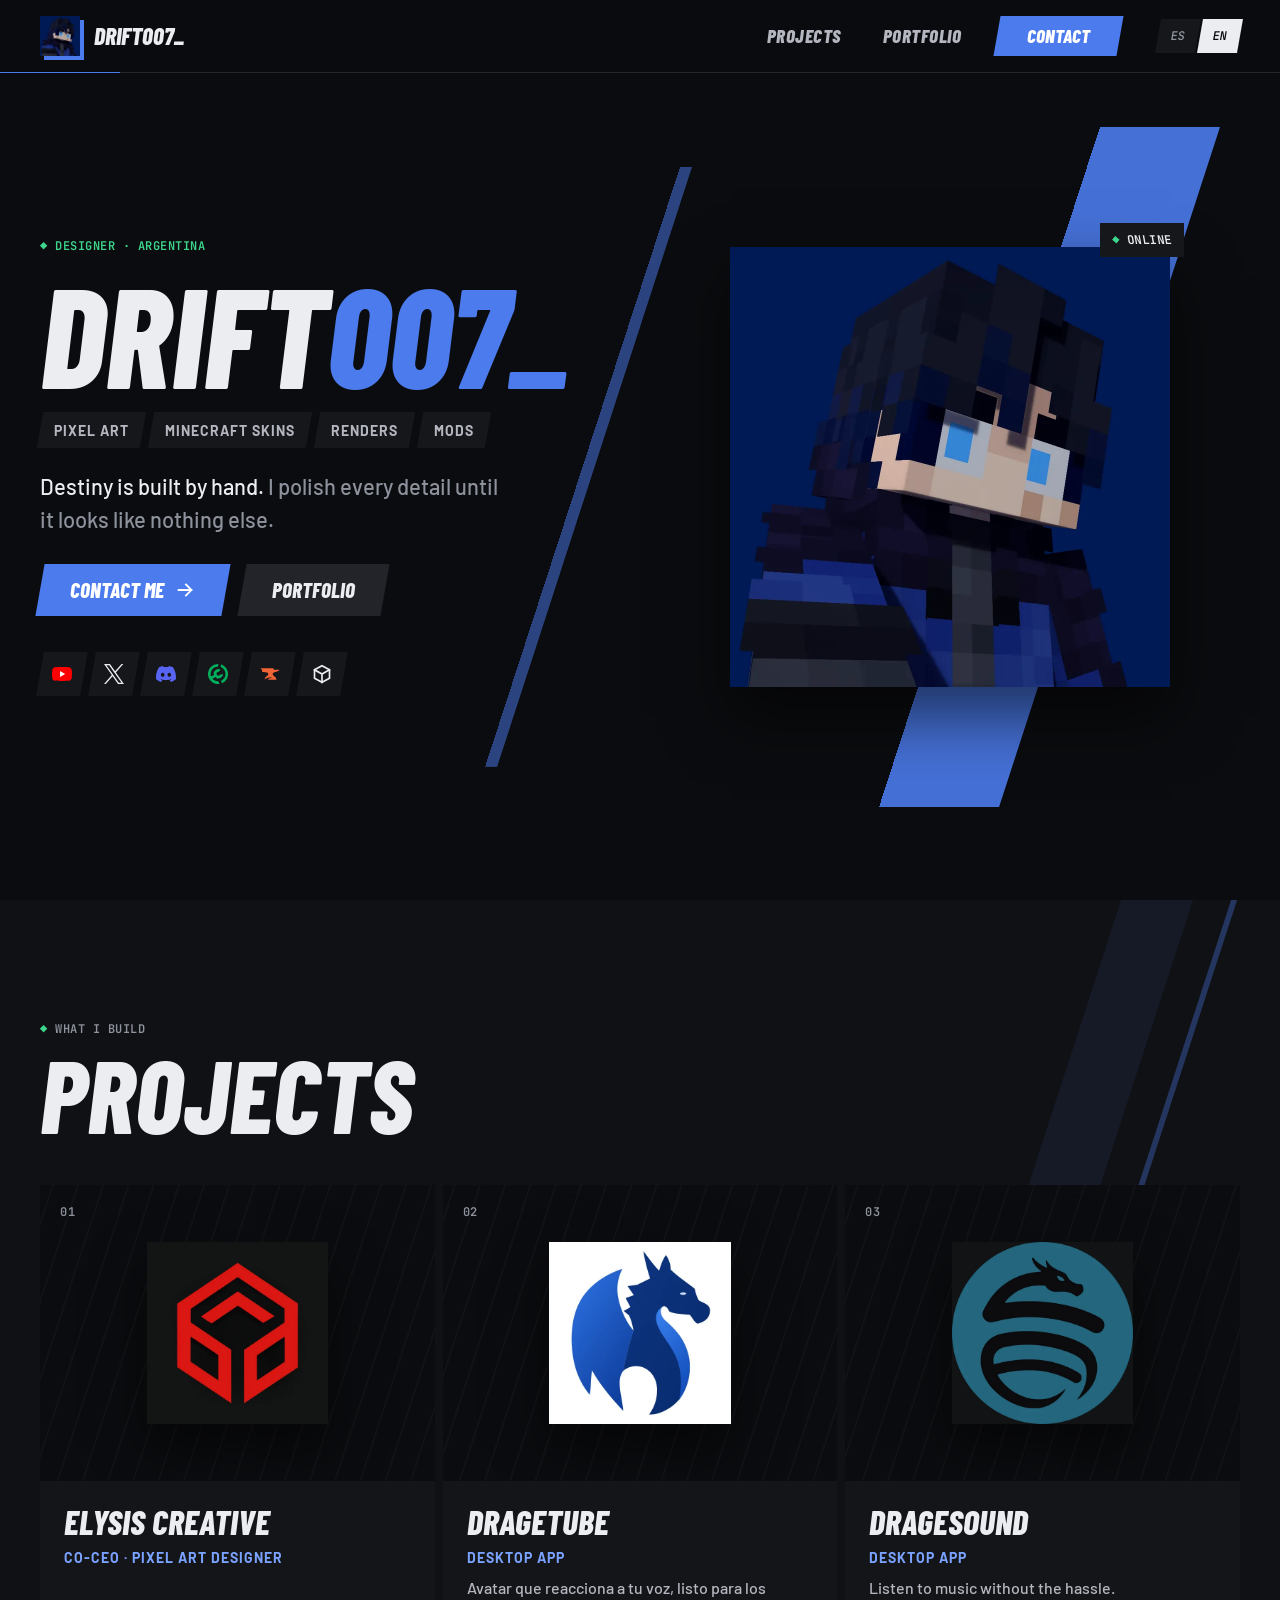
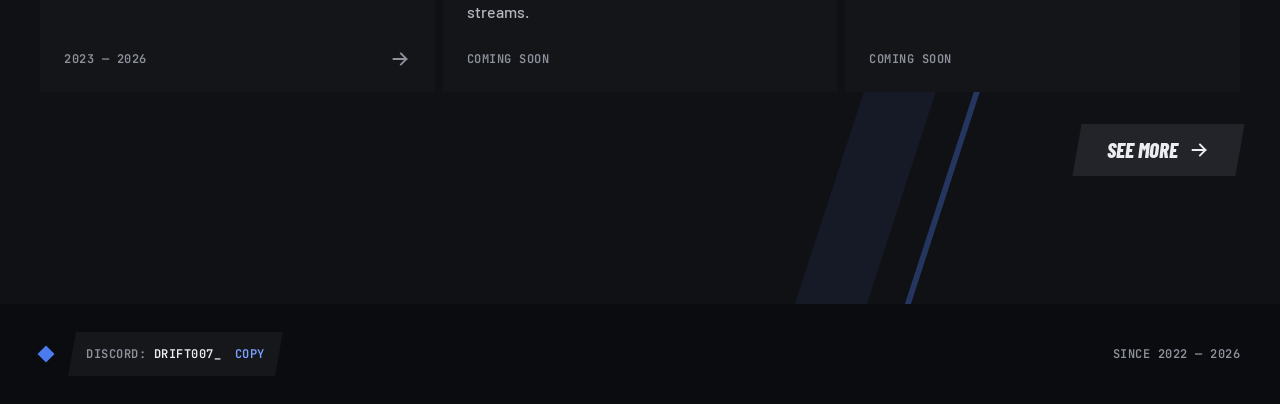
==== commit 3bfa01d6: "Skins Update 6" ====
--- a/index.html
+++ b/index.html
@@ -103,6 +103,7 @@
     </div>
   </footer>
 
+  <script src="data/traducciones.js"></script>
   <script src="js/i18n.js"></script>
   <script src="data/site.js"></script>
   <script src="js/main.js"></script>
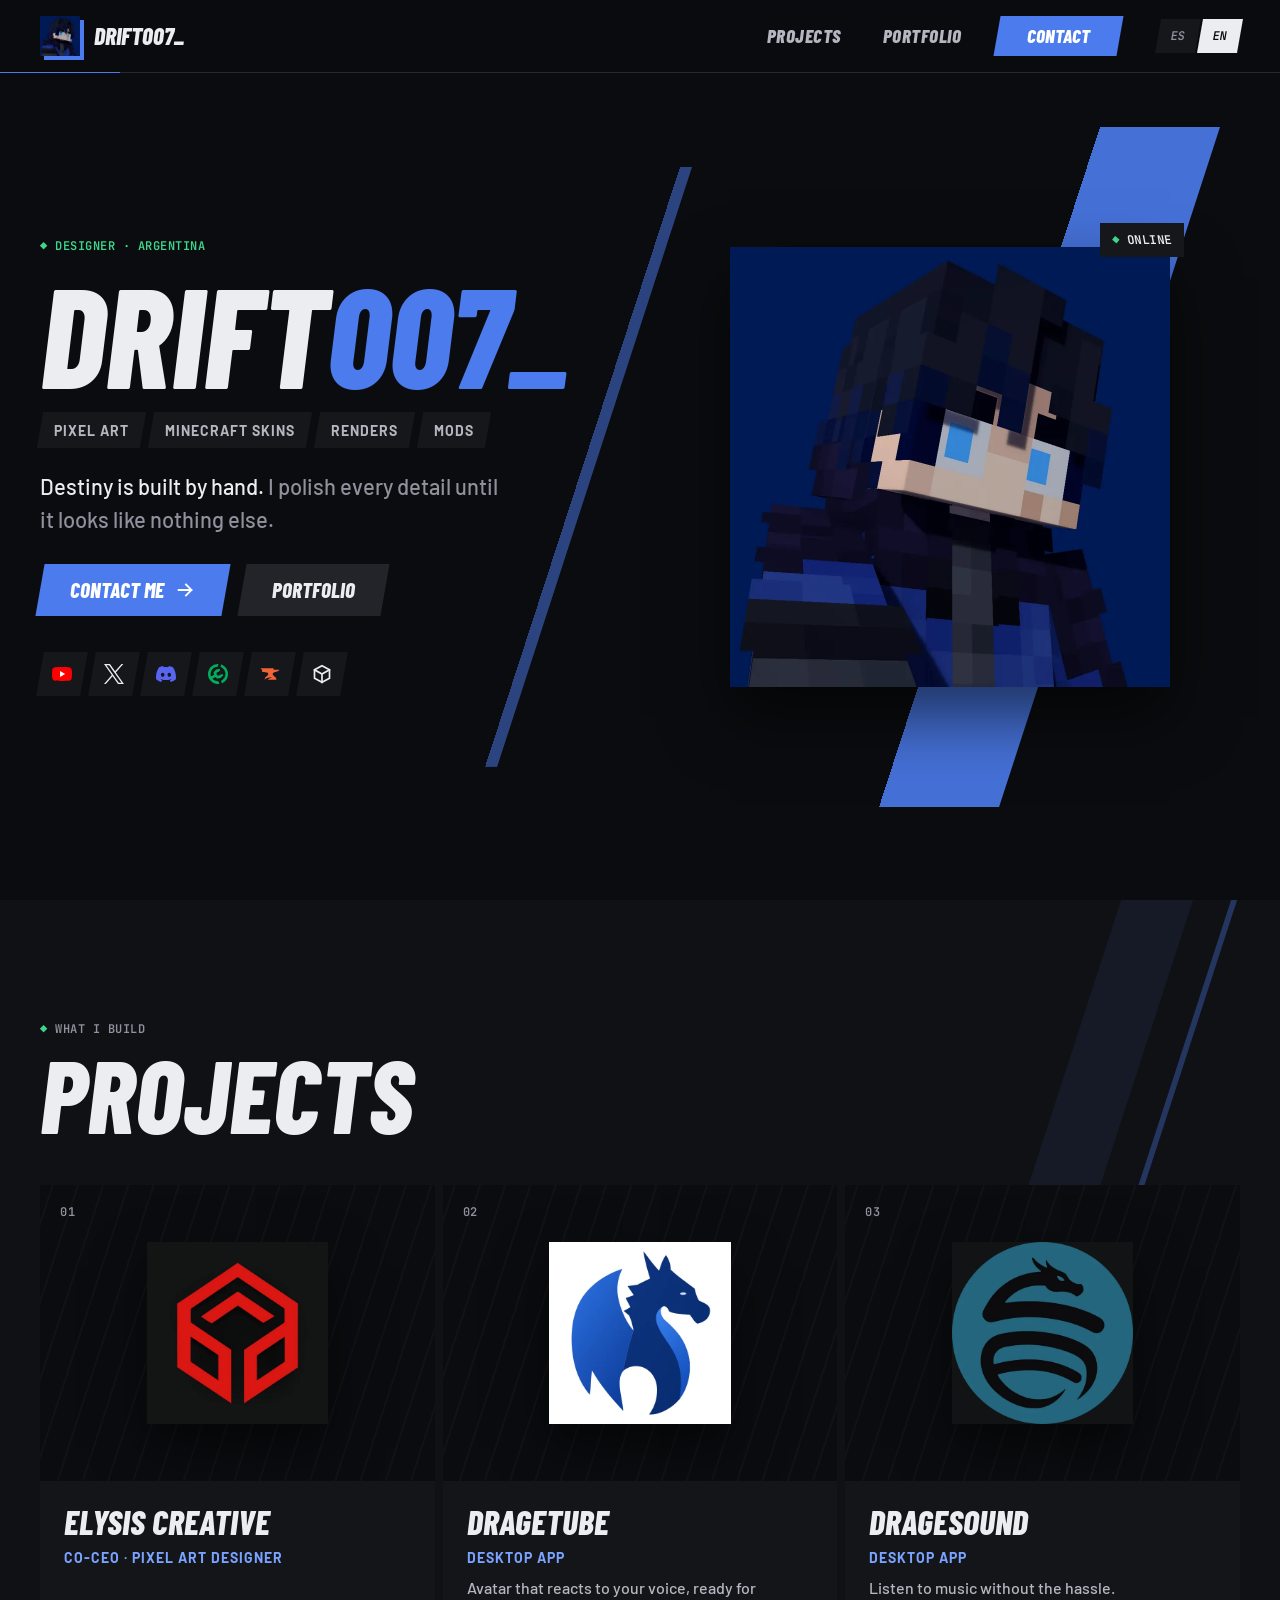
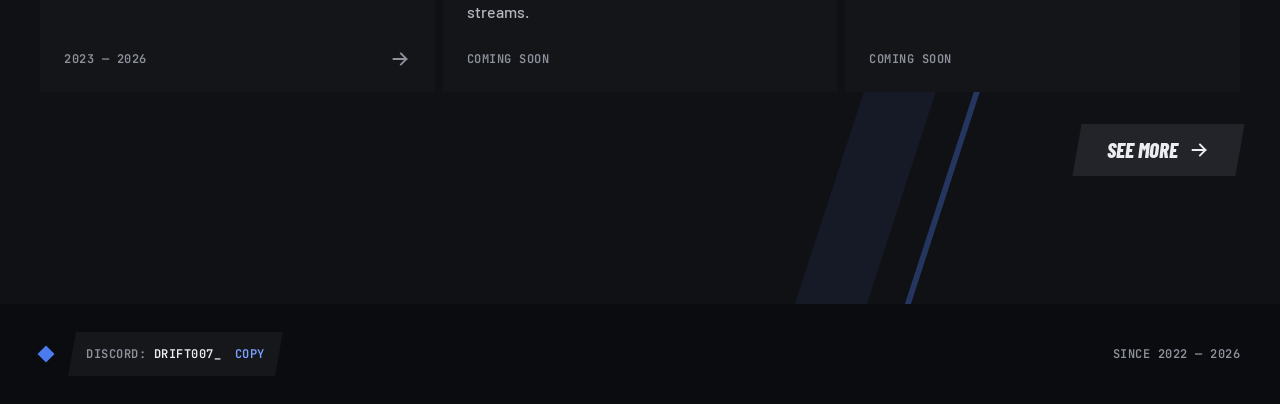
==== commit 90839037: "Img Link" ====
--- a/index.html
+++ b/index.html
@@ -4,11 +4,21 @@
   <meta charset="utf-8">
   <meta name="viewport" content="width=device-width, initial-scale=1">
   <title>Drift007_</title>
-  <meta name="description" content="Portafolio de Drift007_: apps de escritorio, proyectos con IA y skins de Minecraft.">
-  <meta name="theme-color" content="#0B0C0F">
+  <meta name="description" content="Destiny is built by hand. I polish every detail until it looks like nothing else.">
+  <meta name="theme-color" content="#4B7BEC">
+  <meta property="og:type" content="website">
+  <meta property="og:site_name" content="Drift007_">
   <meta property="og:title" content="Drift007_">
-  <meta property="og:description" content="Apps, IA y skins de Minecraft.">
-  <meta property="og:image" content="assets/img/perfil.png">
+  <meta property="og:description" content="Destiny is built by hand. I polish every detail until it looks like nothing else.">
+  <meta property="og:url" content="https://drift007x.github.io/Portafolio/">
+  <meta property="og:image" content="https://drift007x.github.io/Portafolio/assets/img/og.png">
+  <meta property="og:image:width" content="1200">
+  <meta property="og:image:height" content="630">
+  <meta property="og:image:alt" content="Drift007_ · Designer · Argentina">
+  <meta name="twitter:card" content="summary_large_image">
+  <meta name="twitter:title" content="Drift007_">
+  <meta name="twitter:description" content="Destiny is built by hand. I polish every detail until it looks like nothing else.">
+  <meta name="twitter:image" content="https://drift007x.github.io/Portafolio/assets/img/og.png">
   <link rel="icon" href="assets/img/favicon.png">
   <link rel="preconnect" href="https://fonts.googleapis.com">
   <link rel="preconnect" href="https://fonts.gstatic.com" crossorigin>
--- a/css/style.css
+++ b/css/style.css
@@ -442,6 +442,16 @@
 .lb-chip:hover { background: var(--bg-500); color: var(--ink-100); }
 .lb-chip[aria-pressed="true"] { background: var(--accent); color: #fff; }
 .lb-chip:focus-visible { outline: 2px solid var(--pulse); outline-offset: 3px; }
+/* Variantes de skin */
+.lb-vars { position: absolute; top: 16px; left: 16px; right: 16px; display: flex; flex-wrap: wrap; gap: 6px; z-index: 2; }
+.lb-var { border: 0; cursor: pointer; height: 40px; padding: 0 14px 0 8px; display: inline-flex; align-items: center; gap: 10px; background: rgba(20,21,25,.9); color: var(--ink-200); transform: skew(-10deg); transition: background 100ms, color 100ms; }
+.lb-var > * { transform: skew(10deg); }
+.lb-var canvas { width: 24px; height: 24px; image-rendering: pixelated; background: var(--bg-000); flex: none; }
+.lb-var span { font-family: 'Barlow Condensed', "Barlow Cond Fallback", "Arial Narrow", sans-serif; font-weight: 800; font-style: italic; text-transform: uppercase; font-size: 16px; white-space: nowrap; }
+.lb-var:hover { background: var(--bg-500); color: var(--ink-100); }
+.lb-var[aria-pressed="true"] { background: var(--accent); color: #fff; }
+.lb-var:focus-visible { outline: 2px solid var(--pulse); outline-offset: 3px; }
+.pfi-vars { position: absolute; top: 16px; left: 64px; background: var(--bg-400); color: var(--ink-100); padding: 4px 10px; transform: skew(-10deg); z-index: 1; }
 .lb-info { display: flex; flex-direction: column; gap: 14px; padding: 40px 32px 28px; }
 .lb-cat { color: var(--accent-ink); }
 .lb-head { display: flex; align-items: center; gap: 16px; }
